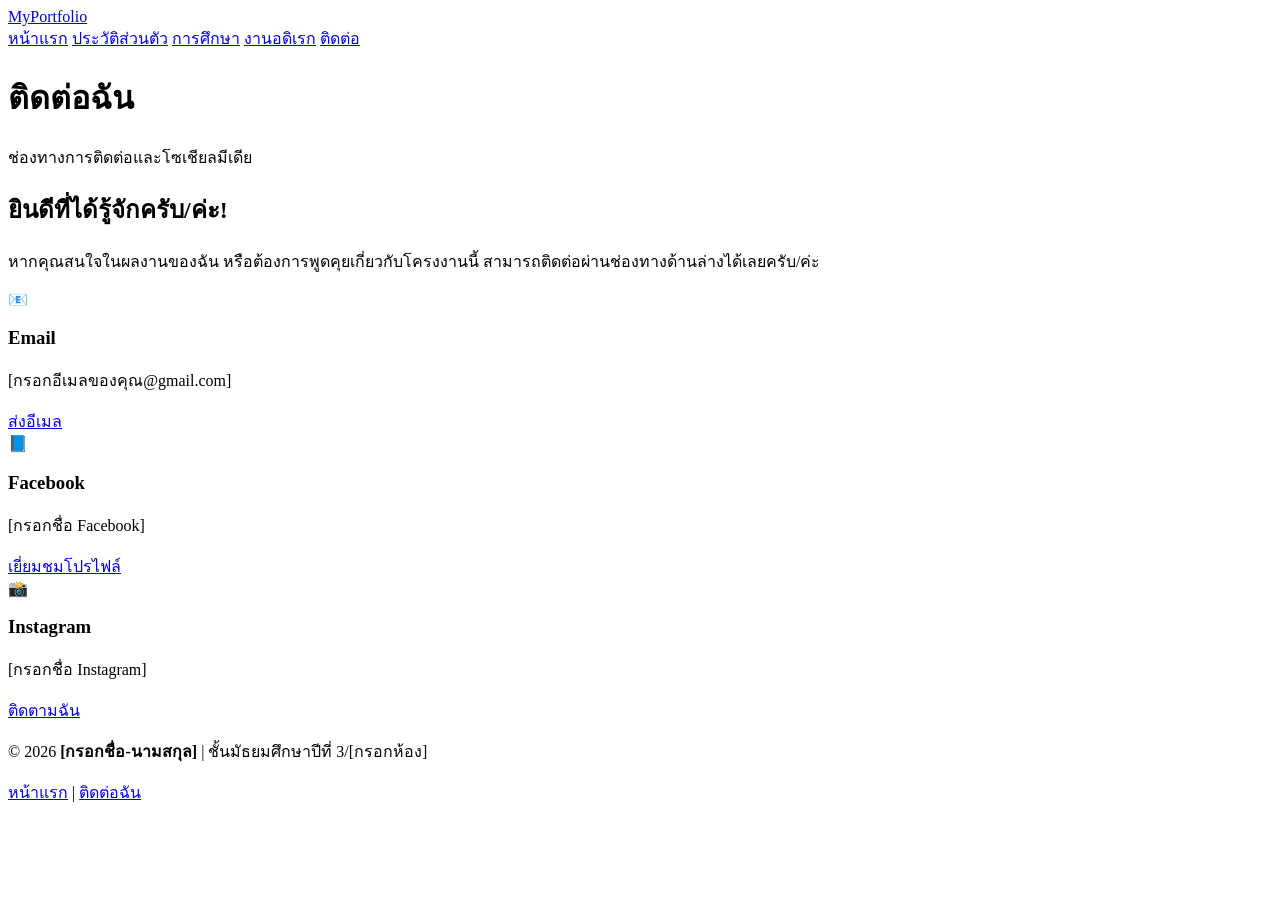
==== contact.html @ e4a1a3af "Create contact.html" ====
<!DOCTYPE html>
<html lang="th">
<head>
    <meta charset="UTF-8">
    <meta name="viewport" content="width=device-width, initial-scale=1.0">
    <title>ติดต่อฉัน | Portfolio ของ [กรอกชื่อ]</title>
    <link href="https://fonts.googleapis.com/css2?family=Kanit:wght@300;400;500;600;700&display=swap" rel="stylesheet">
    <link rel="stylesheet" href="style.css">
</head>
<body>
    <header class="navbar">
        <div class="nav-container">
            <a href="index.html" class="logo">My<span>Portfolio</span></a>
            <nav class="nav-links">
                <a href="index.html">หน้าแรก</a>
                <a href="profile.html">ประวัติส่วนตัว</a>
                <a href="education.html">การศึกษา</a>
                <a href="hobby.html">งานอดิเรก</a>
                <a href="contact.html" class="active">ติดต่อ</a>
            </nav>
        </div>
    </header>

    <main class="container fade-in">
        <div class="page-header">
            <h1>ติดต่อฉัน</h1>
            <p>ช่องทางการติดต่อและโซเชียลมีเดีย</p>
        </div>

        <div class="contact-wrapper">
            <div class="card contact-intro">
                <h2>ยินดีที่ได้รู้จักครับ/ค่ะ!</h2>
                <p>หากคุณสนใจในผลงานของฉัน หรือต้องการพูดคุยเกี่ยวกับโครงงานนี้ สามารถติดต่อผ่านช่องทางด้านล่างได้เลยครับ/ค่ะ</p>
            </div>

            <div class="contact-grid">
                <!-- Email -->
                <div class="card contact-card hover-lift">
                    <div class="contact-icon">📧</div>
                    <h3>Email</h3>
                    <p>[กรอกอีเมลของคุณ@gmail.com]</p>
                    <a href="mailto:your_email@gmail.com" class="btn btn-outline btn-small">ส่งอีเมล</a>
                </div>

                <!-- Facebook / Social -->
                <div class="card contact-card hover-lift">
                    <div class="contact-icon">📘</div>
                    <h3>Facebook</h3>
                    <p>[กรอกชื่อ Facebook]</p>
                    <a href="#" class="btn btn-outline btn-small">เยี่ยมชมโปรไฟล์</a>
                </div>

                <!-- Instagram -->
                <div class="card contact-card hover-lift">
                    <div class="contact-icon">📸</div>
                    <h3>Instagram</h3>
                    <p>[กรอกชื่อ Instagram]</p>
                    <a href="#" class="btn btn-outline btn-small">ติดตามฉัน</a>
                </div>
            </div>
        </div>
    </main>

    <footer>
        <div class="footer-content">
            <p>&copy; 2026 <strong>[กรอกชื่อ-นามสกุล]</strong> | ชั้นมัธยมศึกษาปีที่ 3/[กรอกห้อง]</p>
            <div class="footer-links">
                <a href="index.html">หน้าแรก</a> | <a href="contact.html">ติดต่อฉัน</a>
            </div>
        </div>
    </footer>
</body>
</html>
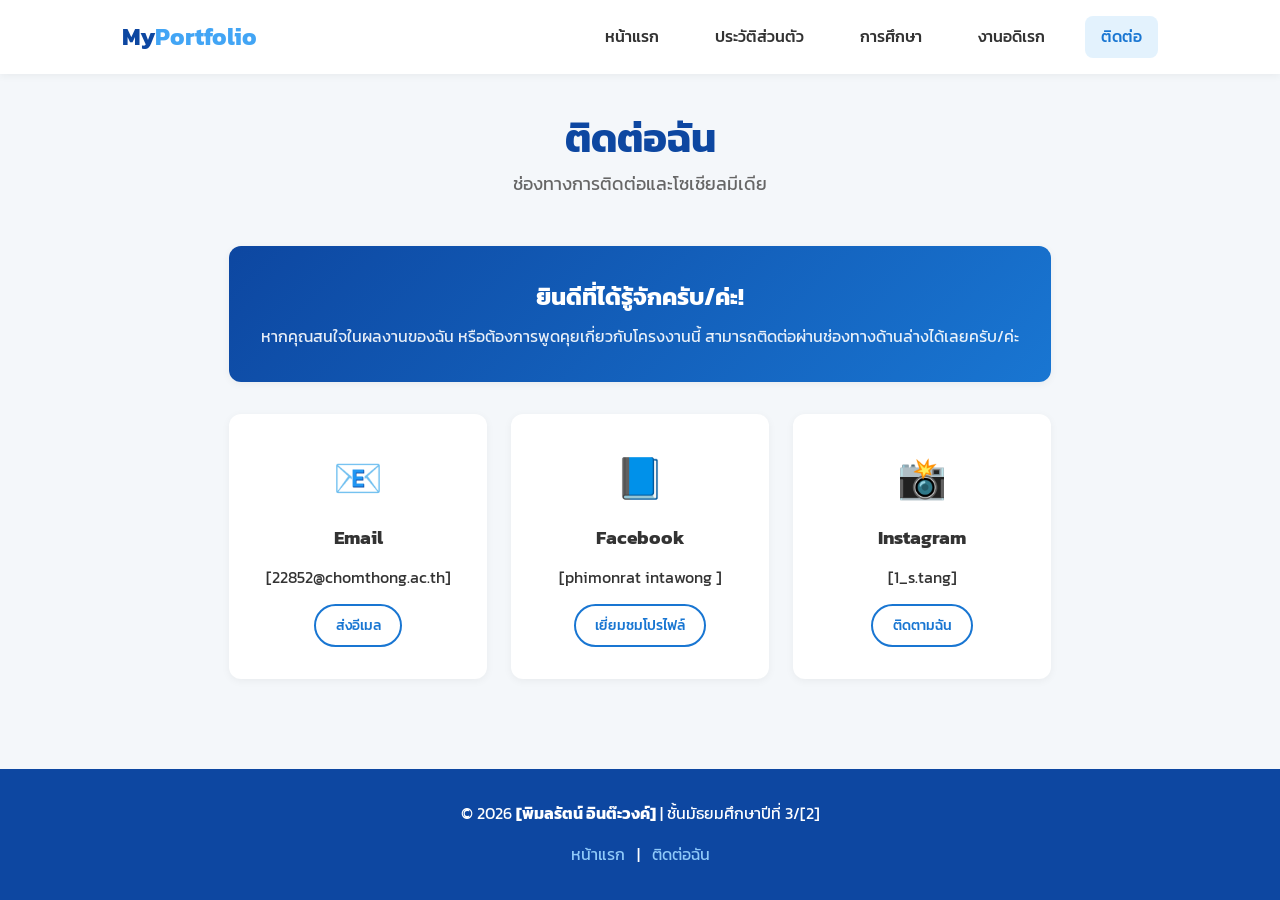
==== commit 8e32ae5d: "Update contact.html" ====
--- a/contact.html
+++ b/contact.html
@@ -3,7 +3,7 @@
 <head>
     <meta charset="UTF-8">
     <meta name="viewport" content="width=device-width, initial-scale=1.0">
-    <title>ติดต่อฉัน | Portfolio ของ [กรอกชื่อ]</title>
+    <title>ติดต่อฉัน | Portfolio ของ [พิมลรัตน์ อินต๊ะวงค์]</title>
     <link href="https://fonts.googleapis.com/css2?family=Kanit:wght@300;400;500;600;700&display=swap" rel="stylesheet">
     <link rel="stylesheet" href="style.css">
 </head>
@@ -38,7 +38,7 @@
                 <div class="card contact-card hover-lift">
                     <div class="contact-icon">📧</div>
                     <h3>Email</h3>
-                    <p>[กรอกอีเมลของคุณ@gmail.com]</p>
+                    <p>[22852@chomthong.ac.th]</p>
                     <a href="mailto:your_email@gmail.com" class="btn btn-outline btn-small">ส่งอีเมล</a>
                 </div>
 
@@ -46,7 +46,7 @@
                 <div class="card contact-card hover-lift">
                     <div class="contact-icon">📘</div>
                     <h3>Facebook</h3>
-                    <p>[กรอกชื่อ Facebook]</p>
+                    <p>[phimonrat intawong ]</p>
                     <a href="#" class="btn btn-outline btn-small">เยี่ยมชมโปรไฟล์</a>
                 </div>
 
@@ -54,7 +54,7 @@
                 <div class="card contact-card hover-lift">
                     <div class="contact-icon">📸</div>
                     <h3>Instagram</h3>
-                    <p>[กรอกชื่อ Instagram]</p>
+                    <p>[1_s.tang]</p>
                     <a href="#" class="btn btn-outline btn-small">ติดตามฉัน</a>
                 </div>
             </div>
@@ -63,7 +63,7 @@
 
     <footer>
         <div class="footer-content">
-            <p>&copy; 2026 <strong>[กรอกชื่อ-นามสกุล]</strong> | ชั้นมัธยมศึกษาปีที่ 3/[กรอกห้อง]</p>
+            <p>&copy; 2026 <strong>[พิมลรัตน์ อินต๊ะวงค์]</strong> | ชั้นมัธยมศึกษาปีที่ 3/[2]</p>
             <div class="footer-links">
                 <a href="index.html">หน้าแรก</a> | <a href="contact.html">ติดต่อฉัน</a>
             </div>
--- a/style.css
+++ b/style.css
@@ -0,0 +1,506 @@
+/* ==========================================
+   CSS Variables (กำหนดสีและค่าเริ่มต้น)
+========================================== */
+:root {
+    --primary-color: #1976D2;
+    --primary-dark: #0D47A1;
+    --primary-light: #42A5F5;
+    --bg-color: #F4F7FA;
+    --card-bg: #FFFFFF;
+    --text-main: #333333;
+    --text-muted: #666666;
+    --gradient: linear-gradient(135deg, #0D47A1, #1976D2);
+    --shadow-sm: 0 2px 8px rgba(0,0,0,0.05);
+    --shadow-md: 0 8px 16px rgba(25, 118, 210, 0.1);
+    --shadow-hover: 0 12px 24px rgba(25, 118, 210, 0.2);
+    --border-radius: 12px;
+    --transition: all 0.3s ease;
+}
+
+/* ==========================================
+   Global Styles
+========================================== */
+* {
+    margin: 0;
+    padding: 0;
+    box-sizing: border-box;
+}
+
+body {
+    font-family: 'Kanit', sans-serif;
+    background-color: var(--bg-color);
+    color: var(--text-main);
+    line-height: 1.6;
+    display: flex;
+    flex-direction: column;
+    min-height: 100vh;
+}
+
+a {
+    text-decoration: none;
+    color: var(--primary-color);
+    transition: var(--transition);
+}
+
+.container {
+    max-width: 1100px;
+    margin: 0 auto;
+    padding: 2rem;
+    flex: 1; /* เพื่อให้เนื้อหาดัน Footer ลงไปด้านล่างเสมอ */
+}
+
+/* ==========================================
+   Navigation Bar
+========================================== */
+.navbar {
+    background-color: rgba(255, 255, 255, 0.95);
+    backdrop-filter: blur(10px);
+    box-shadow: var(--shadow-sm);
+    position: sticky;
+    top: 0;
+    z-index: 1000;
+}
+
+.nav-container {
+    max-width: 1100px;
+    margin: 0 auto;
+    padding: 1rem 2rem;
+    display: flex;
+    justify-content: space-between;
+    align-items: center;
+    flex-wrap: wrap; /* รองรับมือถือ */
+    gap: 1rem;
+}
+
+.logo {
+    font-size: 1.5rem;
+    font-weight: 700;
+    color: var(--primary-dark);
+}
+
+.logo span {
+    color: var(--primary-light);
+}
+
+.nav-links {
+    display: flex;
+    gap: 1.5rem;
+    flex-wrap: wrap;
+    justify-content: center;
+}
+
+.nav-links a {
+    color: var(--text-main);
+    font-weight: 500;
+    padding: 0.5rem 1rem;
+    border-radius: 8px;
+}
+
+.nav-links a:hover,
+.nav-links a.active {
+    background-color: #E3F2FD;
+    color: var(--primary-color);
+}
+
+/* ==========================================
+   Hero Section (หน้าแรก)
+========================================== */
+.hero-section {
+    display: flex;
+    align-items: center;
+    justify-content: space-between;
+    gap: 3rem;
+    min-height: 70vh;
+}
+
+.hero-text {
+    flex: 1;
+}
+
+.badge {
+    display: inline-block;
+    background-color: #E3F2FD;
+    color: var(--primary-dark);
+    padding: 0.4rem 1rem;
+    border-radius: 20px;
+    font-weight: 500;
+    margin-bottom: 1rem;
+}
+
+.hero-text h1 {
+    font-size: 3rem;
+    line-height: 1.2;
+    margin-bottom: 0.5rem;
+}
+
+.highlight {
+    background: var(--gradient);
+    -webkit-background-clip: text;
+    -webkit-text-fill-color: transparent;
+}
+
+.hero-text h2 {
+    font-size: 1.5rem;
+    color: var(--text-muted);
+    font-weight: 400;
+    margin-bottom: 1.5rem;
+}
+
+.hero-text p {
+    font-size: 1.1rem;
+    color: var(--text-muted);
+    margin-bottom: 2rem;
+}
+
+.hero-buttons {
+    display: flex;
+    gap: 1rem;
+    flex-wrap: wrap;
+}
+
+.hero-image {
+    flex: 1;
+    display: flex;
+    justify-content: center;
+}
+
+.image-wrapper {
+    position: relative;
+    border-radius: 30% 70% 70% 30% / 30% 30% 70% 70%; /* Blob Shape */
+    overflow: hidden;
+    box-shadow: var(--shadow-md);
+    border: 8px solid white;
+    width: 350px;
+    height: 350px;
+    transition: var(--transition);
+}
+
+.image-wrapper:hover {
+    transform: scale(1.05);
+    border-radius: 50%;
+}
+
+.image-wrapper img {
+    width: 100%;
+    height: 100%;
+    object-fit: cover;
+}
+
+/* ==========================================
+   Buttons
+========================================== */
+.btn {
+    display: inline-block;
+    padding: 0.8rem 1.8rem;
+    border-radius: 30px;
+    font-weight: 500;
+    text-align: center;
+    border: 2px solid transparent;
+}
+
+.btn-primary {
+    background: var(--gradient);
+    color: white;
+    box-shadow: var(--shadow-md);
+}
+
+.btn-primary:hover {
+    transform: translateY(-3px);
+    box-shadow: var(--shadow-hover);
+    color: white;
+}
+
+.btn-outline {
+    border-color: var(--primary-color);
+    color: var(--primary-color);
+}
+
+.btn-outline:hover {
+    background-color: var(--primary-color);
+    color: white;
+}
+
+.btn-small {
+    padding: 0.5rem 1.2rem;
+    font-size: 0.9rem;
+}
+
+/* ==========================================
+   Card Design & Utilities
+========================================== */
+.card {
+    background-color: var(--card-bg);
+    border-radius: var(--border-radius);
+    padding: 2rem;
+    box-shadow: var(--shadow-sm);
+    transition: var(--transition);
+}
+
+.hover-lift:hover {
+    transform: translateY(-8px);
+    box-shadow: var(--shadow-hover);
+}
+
+.page-header {
+    text-align: center;
+    margin-bottom: 3rem;
+}
+
+.page-header h1 {
+    font-size: 2.5rem;
+    color: var(--primary-dark);
+}
+
+.page-header p {
+    color: var(--text-muted);
+    font-size: 1.1rem;
+}
+
+/* ==========================================
+   Profile Layout
+========================================== */
+.profile-layout {
+    display: grid;
+    grid-template-columns: 1fr 2fr;
+    gap: 2rem;
+}
+
+.profile-sidebar {
+    text-align: center;
+}
+
+.profile-img {
+    width: 180px;
+    height: 180px;
+    border-radius: 50%;
+    object-fit: cover;
+    margin-bottom: 1rem;
+    border: 5px solid #E3F2FD;
+}
+
+.info-box {
+    margin-bottom: 2rem;
+}
+
+.info-grid {
+    display: grid;
+    grid-template-columns: repeat(auto-fit, minmax(180px, 1fr));
+    gap: 1.5rem;
+}
+
+.mini-card {
+    text-align: center;
+    padding: 1.5rem 1rem;
+}
+
+.mini-card .icon {
+    font-size: 2rem;
+    display: block;
+    margin-bottom: 0.5rem;
+}
+
+/* ==========================================
+   Education (Timeline & Table)
+========================================== */
+.timeline {
+    max-width: 800px;
+    margin: 0 auto 3rem auto;
+    border-left: 3px solid var(--primary-light);
+    padding-left: 2rem;
+}
+
+.timeline-item {
+    position: relative;
+    margin-bottom: 2rem;
+}
+
+.timeline-dot {
+    position: absolute;
+    left: -2.7rem;
+    top: 1.5rem;
+    width: 20px;
+    height: 20px;
+    background-color: white;
+    border: 4px solid var(--primary-color);
+    border-radius: 50%;
+}
+
+.timeline-date {
+    display: inline-block;
+    background-color: #E3F2FD;
+    color: var(--primary-dark);
+    padding: 0.3rem 0.8rem;
+    border-radius: 20px;
+    font-size: 0.9rem;
+    font-weight: 500;
+    margin-bottom: 0.5rem;
+}
+
+.table-responsive {
+    overflow-x: auto;
+}
+
+table {
+    width: 100%;
+    border-collapse: collapse;
+    margin-top: 1rem;
+}
+
+th, td {
+    padding: 1rem;
+    text-align: left;
+    border-bottom: 1px solid #E3F2FD;
+}
+
+th {
+    background-color: #E3F2FD;
+    color: var(--primary-dark);
+}
+
+tr:hover {
+    background-color: #F8FBFF;
+}
+
+/* ==========================================
+   Hobby Grid
+========================================== */
+.hobby-grid {
+    display: grid;
+    grid-template-columns: repeat(auto-fit, minmax(280px, 1fr));
+    gap: 2rem;
+}
+
+.hobby-card {
+    text-align: center;
+    cursor: default;
+}
+
+.hobby-card:hover {
+    transform: translateY(-10px);
+    box-shadow: var(--shadow-hover);
+    border-bottom: 4px solid var(--primary-color);
+}
+
+.hobby-icon {
+    font-size: 3rem;
+    margin-bottom: 1rem;
+}
+
+/* ==========================================
+   Contact Section
+========================================== */
+.contact-wrapper {
+    max-width: 900px;
+    margin: 0 auto;
+}
+
+.contact-intro {
+    text-align: center;
+    margin-bottom: 2rem;
+    background: var(--gradient);
+    color: white;
+}
+
+.contact-intro p {
+    color: rgba(255,255,255,0.9);
+    margin-top: 0.5rem;
+}
+
+.contact-grid {
+    display: grid;
+    grid-template-columns: repeat(auto-fit, minmax(250px, 1fr));
+    gap: 1.5rem;
+}
+
+.contact-card {
+    text-align: center;
+    display: flex;
+    flex-direction: column;
+    align-items: center;
+    gap: 0.8rem;
+}
+
+.contact-icon {
+    font-size: 2.5rem;
+}
+
+/* ==========================================
+   Footer
+========================================== */
+footer {
+    background-color: var(--primary-dark);
+    color: white;
+    padding: 2rem;
+    text-align: center;
+    margin-top: auto;
+}
+
+.footer-content {
+    max-width: 1100px;
+    margin: 0 auto;
+}
+
+.footer-links {
+    margin-top: 1rem;
+}
+
+.footer-links a {
+    color: #90CAF9;
+    margin: 0 0.5rem;
+}
+
+.footer-links a:hover {
+    color: white;
+}
+
+/* ==========================================
+   Animations
+========================================== */
+.fade-in {
+    animation: fadeIn 0.8s ease-out forwards;
+}
+
+@keyframes fadeIn {
+    from {
+        opacity: 0;
+        transform: translateY(20px);
+    }
+    to {
+        opacity: 1;
+        transform: translateY(0);
+    }
+}
+
+/* ==========================================
+   Responsive Design (Media Queries)
+========================================== */
+@media (max-width: 768px) {
+    .hero-section {
+        flex-direction: column-reverse;
+        text-align: center;
+        margin-top: 2rem;
+    }
+
+    .hero-buttons {
+        justify-content: center;
+    }
+
+    .profile-layout {
+        grid-template-columns: 1fr;
+    }
+    
+    .nav-links {
+        justify-content: center;
+        width: 100%;
+        gap: 0.5rem;
+    }
+
+    .nav-links a {
+        font-size: 0.9rem;
+        padding: 0.4rem 0.8rem;
+    }
+
+    .page-header h1 {
+        font-size: 2rem;
+    }
+}
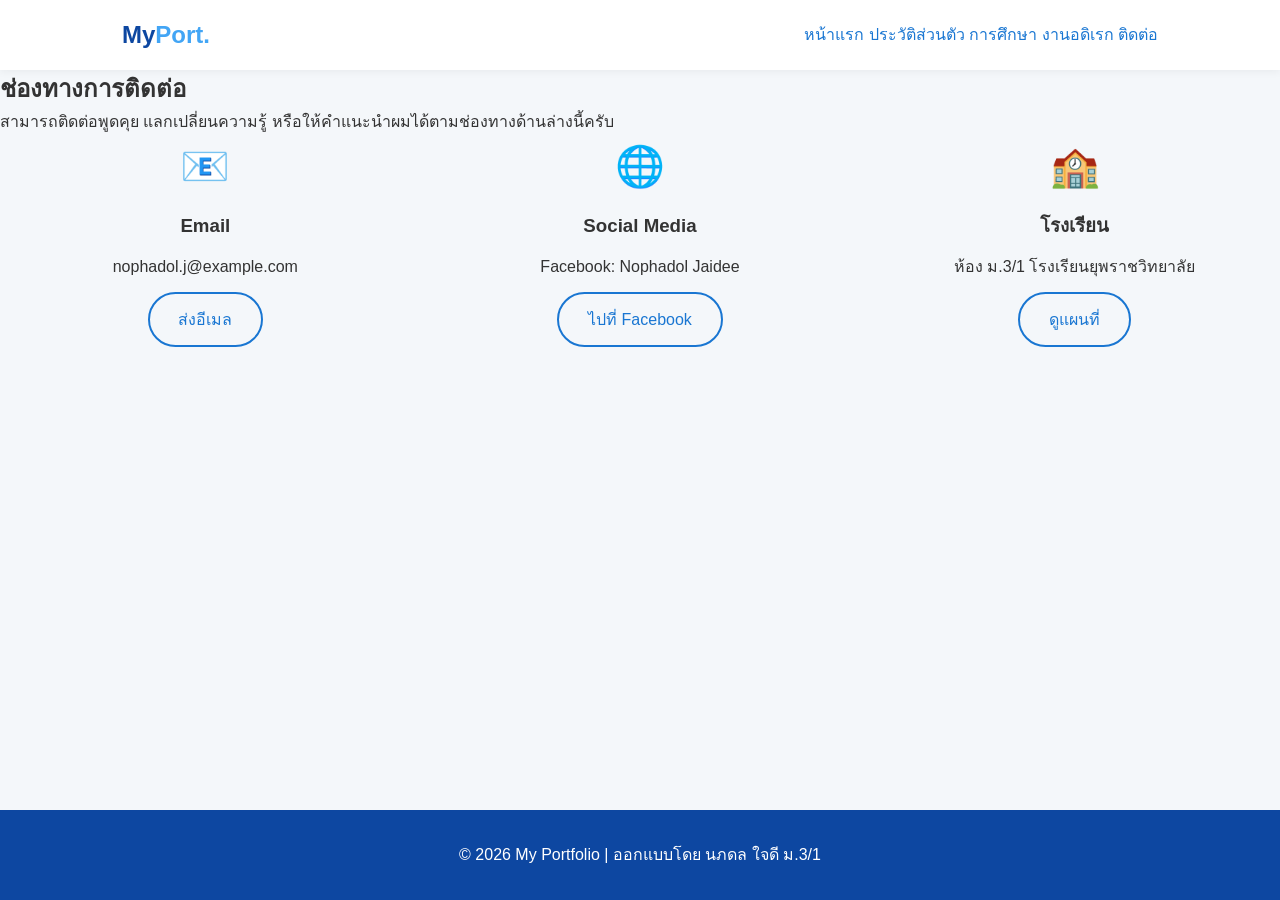
==== commit 90903282: "Update contact.html" ====
--- a/contact.html
+++ b/contact.html
@@ -3,15 +3,15 @@
 <head>
     <meta charset="UTF-8">
     <meta name="viewport" content="width=device-width, initial-scale=1.0">
-    <title>ติดต่อฉัน | Portfolio ของ [พิมลรัตน์ อินต๊ะวงค์]</title>
-    <link href="https://fonts.googleapis.com/css2?family=Kanit:wght@300;400;500;600;700&display=swap" rel="stylesheet">
+    <title>ติดต่อ | Student Portfolio</title>
+    <link href="https://fonts.googleapis.com/css2?family=Prompt:wght@300;400;600&display=swap" rel="stylesheet">
     <link rel="stylesheet" href="style.css">
 </head>
 <body>
     <header class="navbar">
         <div class="nav-container">
-            <a href="index.html" class="logo">My<span>Portfolio</span></a>
-            <nav class="nav-links">
+            <div class="logo">My<span>Port.</span></div>
+            <nav>
                 <a href="index.html">หน้าแรก</a>
                 <a href="profile.html">ประวัติส่วนตัว</a>
                 <a href="education.html">การศึกษา</a>
@@ -21,53 +21,38 @@
         </div>
     </header>
 
-    <main class="container fade-in">
-        <div class="page-header">
-            <h1>ติดต่อฉัน</h1>
-            <p>ช่องทางการติดต่อและโซเชียลมีเดีย</p>
+    <main class="page-container fade-in">
+        <div class="section-header">
+            <h2>ช่องทางการติดต่อ</h2>
+            <div class="underline"></div>
+            <p class="contact-subtitle">สามารถติดต่อพูดคุย แลกเปลี่ยนความรู้ หรือให้คำแนะนำผมได้ตามช่องทางด้านล่างนี้ครับ</p>
         </div>
 
-        <div class="contact-wrapper">
-            <div class="card contact-intro">
-                <h2>ยินดีที่ได้รู้จักครับ/ค่ะ!</h2>
-                <p>หากคุณสนใจในผลงานของฉัน หรือต้องการพูดคุยเกี่ยวกับโครงงานนี้ สามารถติดต่อผ่านช่องทางด้านล่างได้เลยครับ/ค่ะ</p>
+        <div class="contact-grid">
+            <div class="contact-card">
+                <div class="contact-icon">📧</div>
+                <h3>Email</h3>
+                <p>nophadol.j@example.com</p>
+                <a href="mailto:nophadol.j@example.com" class="btn btn-outline">ส่งอีเมล</a>
             </div>
-
-            <div class="contact-grid">
-                <!-- Email -->
-                <div class="card contact-card hover-lift">
-                    <div class="contact-icon">📧</div>
-                    <h3>Email</h3>
-                    <p>[22852@chomthong.ac.th]</p>
-                    <a href="mailto:your_email@gmail.com" class="btn btn-outline btn-small">ส่งอีเมล</a>
-                </div>
-
-                <!-- Facebook / Social -->
-                <div class="card contact-card hover-lift">
-                    <div class="contact-icon">📘</div>
-                    <h3>Facebook</h3>
-                    <p>[phimonrat intawong ]</p>
-                    <a href="#" class="btn btn-outline btn-small">เยี่ยมชมโปรไฟล์</a>
-                </div>
-
-                <!-- Instagram -->
-                <div class="card contact-card hover-lift">
-                    <div class="contact-icon">📸</div>
-                    <h3>Instagram</h3>
-                    <p>[1_s.tang]</p>
-                    <a href="#" class="btn btn-outline btn-small">ติดตามฉัน</a>
-                </div>
+            <div class="contact-card">
+                <div class="contact-icon">🌐</div>
+                <h3>Social Media</h3>
+                <p>Facebook: Nophadol Jaidee</p>
+                <a href="#" class="btn btn-outline">ไปที่ Facebook</a>
+            </div>
+            <div class="contact-card">
+                <div class="contact-icon">🏫</div>
+                <h3>โรงเรียน</h3>
+                <p>ห้อง ม.3/1 โรงเรียนยุพราชวิทยาลัย</p>
+                <a href="#" class="btn btn-outline">ดูแผนที่</a>
             </div>
         </div>
     </main>
 
     <footer>
-        <div class="footer-content">
-            <p>&copy; 2026 <strong>[พิมลรัตน์ อินต๊ะวงค์]</strong> | ชั้นมัธยมศึกษาปีที่ 3/[2]</p>
-            <div class="footer-links">
-                <a href="index.html">หน้าแรก</a> | <a href="contact.html">ติดต่อฉัน</a>
-            </div>
-        </div>
+        <p>&copy; 2026 My Portfolio | ออกแบบโดย นภดล ใจดี ม.3/1</p>
     </footer>
 </body>
+</html></body>
 </html>
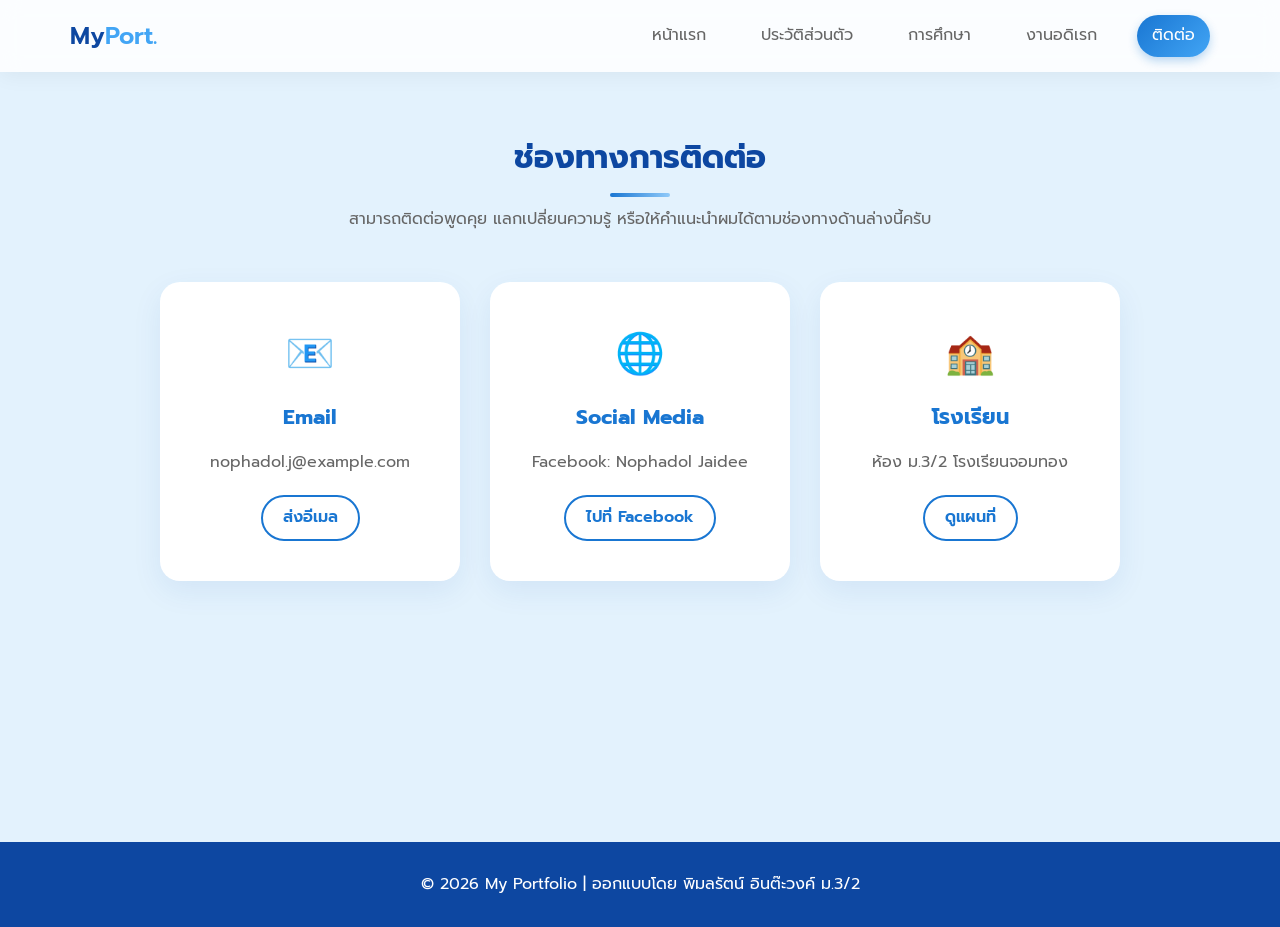
==== commit c05ca414: "Update contact.html" ====
--- a/contact.html
+++ b/contact.html
@@ -44,14 +44,14 @@
             <div class="contact-card">
                 <div class="contact-icon">🏫</div>
                 <h3>โรงเรียน</h3>
-                <p>ห้อง ม.3/1 โรงเรียนยุพราชวิทยาลัย</p>
+                <p>ห้อง ม.3/2 โรงเรียนจอมทอง</p>
                 <a href="#" class="btn btn-outline">ดูแผนที่</a>
             </div>
         </div>
     </main>
 
     <footer>
-        <p>&copy; 2026 My Portfolio | ออกแบบโดย นภดล ใจดี ม.3/1</p>
+        <p>&copy; 2026 My Portfolio | ออกแบบโดย พิมลรัตน์ อินต๊ะวงค์ ม.3/2</p>
     </footer>
 </body>
 </html></body>
--- a/style.css
+++ b/style.css
@@ -1,25 +1,25 @@
-/* ==========================================
-   CSS Variables (กำหนดสีและค่าเริ่มต้น)
-========================================== */
+/* ========================================================
+   CSS Variables (เฉดสีฟ้าและตั้งค่าพื้นฐาน)
+   ======================================================== */
 :root {
-    --primary-color: #1976D2;
-    --primary-dark: #0D47A1;
-    --primary-light: #42A5F5;
-    --bg-color: #F4F7FA;
-    --card-bg: #FFFFFF;
-    --text-main: #333333;
-    --text-muted: #666666;
-    --gradient: linear-gradient(135deg, #0D47A1, #1976D2);
-    --shadow-sm: 0 2px 8px rgba(0,0,0,0.05);
-    --shadow-md: 0 8px 16px rgba(25, 118, 210, 0.1);
-    --shadow-hover: 0 12px 24px rgba(25, 118, 210, 0.2);
-    --border-radius: 12px;
+    --color-dark: #0D47A1;
+    --color-primary: #1976D2;
+    --color-secondary: #42A5F5;
+    --color-light: #90CAF9;
+    --color-bg-light: #E3F2FD;
+    --color-white: #FFFFFF;
+    --color-text: #333333;
+    --color-text-light: #666666;
+    
+    --font-main: 'Prompt', sans-serif;
+    --border-radius: 20px;
+    --box-shadow: 0 10px 30px rgba(13, 71, 161, 0.08);
     --transition: all 0.3s ease;
 }
 
-/* ==========================================
-   Global Styles
-========================================== */
+/* ========================================================
+   Reset & Global Styles
+   ======================================================== */
 * {
     margin: 0;
     padding: 0;
@@ -27,480 +27,530 @@
 }
 
 body {
-    font-family: 'Kanit', sans-serif;
-    background-color: var(--bg-color);
-    color: var(--text-main);
+    font-family: var(--font-main);
+    background-color: var(--color-bg-light);
+    color: var(--color-text);
     line-height: 1.6;
-    display: flex;
-    flex-direction: column;
-    min-height: 100vh;
+    overflow-x: hidden;
+}
+
+img {
+    max-width: 100%;
+    height: auto;
+    display: block;
 }
 
 a {
     text-decoration: none;
-    color: var(--primary-color);
-    transition: var(--transition);
-}
-
-.container {
-    max-width: 1100px;
-    margin: 0 auto;
-    padding: 2rem;
-    flex: 1; /* เพื่อให้เนื้อหาดัน Footer ลงไปด้านล่างเสมอ */
-}
-
-/* ==========================================
-   Navigation Bar
-========================================== */
+    color: inherit;
+}
+
+ul {
+    list-style: none;
+}
+
+.mt-20 { margin-top: 20px; }
+
+/* ========================================================
+   Typography
+   ======================================================== */
+h1 { font-size: 2.5rem; color: var(--color-dark); margin-bottom: 10px; }
+h1 span { color: var(--color-primary); }
+h2 { font-size: 2rem; color: var(--color-dark); text-align: center; }
+h3 { font-size: 1.3rem; color: var(--color-primary); margin-bottom: 10px; }
+h4 { font-size: 1.1rem; color: var(--color-text); }
+
+/* ========================================================
+   Navigation Bar (Sticky & Glassmorphism)
+   ======================================================== */
 .navbar {
-    background-color: rgba(255, 255, 255, 0.95);
-    backdrop-filter: blur(10px);
-    box-shadow: var(--shadow-sm);
     position: sticky;
     top: 0;
+    width: 100%;
+    background: rgba(255, 255, 255, 0.85);
+    backdrop-filter: blur(10px);
+    box-shadow: 0 4px 20px rgba(0, 0, 0, 0.05);
     z-index: 1000;
 }
 
 .nav-container {
-    max-width: 1100px;
+    max-width: 1200px;
     margin: 0 auto;
-    padding: 1rem 2rem;
+    padding: 15px 30px;
     display: flex;
     justify-content: space-between;
     align-items: center;
-    flex-wrap: wrap; /* รองรับมือถือ */
-    gap: 1rem;
 }
 
 .logo {
     font-size: 1.5rem;
-    font-weight: 700;
-    color: var(--primary-dark);
+    font-weight: 600;
+    color: var(--color-dark);
 }
 
 .logo span {
-    color: var(--primary-light);
-}
-
-.nav-links {
+    color: var(--color-secondary);
+}
+
+nav {
     display: flex;
-    gap: 1.5rem;
-    flex-wrap: wrap;
-    justify-content: center;
-}
-
-.nav-links a {
-    color: var(--text-main);
-    font-weight: 500;
-    padding: 0.5rem 1rem;
-    border-radius: 8px;
-}
-
-.nav-links a:hover,
-.nav-links a.active {
-    background-color: #E3F2FD;
-    color: var(--primary-color);
-}
-
-/* ==========================================
+    gap: 25px;
+}
+
+nav a {
+    font-weight: 400;
+    color: var(--color-text-light);
+    transition: var(--transition);
+    padding: 8px 15px;
+    border-radius: 30px;
+}
+
+nav a:hover, nav a.active {
+    color: var(--color-white);
+    background: linear-gradient(135deg, var(--color-primary), var(--color-secondary));
+    box-shadow: 0 4px 10px rgba(25, 118, 210, 0.3);
+}
+
+/* ========================================================
+   Buttons
+   ======================================================== */
+.btn {
+    display: inline-block;
+    padding: 12px 28px;
+    border-radius: 30px;
+    font-weight: 600;
+    text-align: center;
+    transition: var(--transition);
+    cursor: pointer;
+    border: none;
+}
+
+.btn-primary {
+    background: linear-gradient(135deg, var(--color-primary), var(--color-secondary));
+    color: var(--color-white);
+    box-shadow: 0 8px 15px rgba(25, 118, 210, 0.3);
+}
+
+.btn-primary:hover {
+    transform: translateY(-3px);
+    box-shadow: 0 12px 20px rgba(25, 118, 210, 0.4);
+}
+
+.btn-secondary {
+    background: var(--color-white);
+    color: var(--color-primary);
+    box-shadow: 0 8px 15px rgba(0, 0, 0, 0.05);
+}
+
+.btn-secondary:hover {
+    transform: translateY(-3px);
+    background: var(--color-light);
+    color: var(--color-dark);
+}
+
+.btn-outline {
+    background: transparent;
+    border: 2px solid var(--color-primary);
+    color: var(--color-primary);
+    padding: 8px 20px;
+}
+
+.btn-outline:hover {
+    background: var(--color-primary);
+    color: var(--color-white);
+}
+
+/* ========================================================
+   Layout Components
+   ======================================================== */
+.page-container {
+    max-width: 1000px;
+    margin: 60px auto;
+    padding: 0 20px;
+    min-height: calc(100vh - 250px);
+}
+
+.section-header {
+    text-align: center;
+    margin-bottom: 50px;
+}
+
+.underline {
+    width: 60px;
+    height: 4px;
+    background: linear-gradient(90deg, var(--color-primary), var(--color-light));
+    margin: 10px auto;
+    border-radius: 5px;
+}
+
+/* ========================================================
    Hero Section (หน้าแรก)
-========================================== */
+   ======================================================== */
 .hero-section {
+    max-width: 1200px;
+    margin: 0 auto;
+    padding: 80px 30px;
+    min-height: calc(100vh - 150px);
+    display: flex;
+    align-items: center;
+}
+
+.hero-container {
     display: flex;
     align-items: center;
     justify-content: space-between;
-    gap: 3rem;
-    min-height: 70vh;
-}
-
-.hero-text {
+    width: 100%;
+    gap: 50px;
+}
+
+.hero-content {
     flex: 1;
 }
 
-.badge {
-    display: inline-block;
-    background-color: #E3F2FD;
-    color: var(--primary-dark);
-    padding: 0.4rem 1rem;
-    border-radius: 20px;
-    font-weight: 500;
-    margin-bottom: 1rem;
-}
-
-.hero-text h1 {
-    font-size: 3rem;
-    line-height: 1.2;
-    margin-bottom: 0.5rem;
-}
-
-.highlight {
-    background: var(--gradient);
-    -webkit-background-clip: text;
-    -webkit-text-fill-color: transparent;
-}
-
-.hero-text h2 {
-    font-size: 1.5rem;
-    color: var(--text-muted);
-    font-weight: 400;
-    margin-bottom: 1.5rem;
-}
-
-.hero-text p {
+.subtitle {
+    color: var(--color-primary);
+    font-weight: 600;
+    margin-bottom: 10px;
     font-size: 1.1rem;
-    color: var(--text-muted);
-    margin-bottom: 2rem;
+}
+
+.description {
+    color: var(--color-text-light);
+    margin-bottom: 30px;
+    font-size: 1.1rem;
+    max-width: 500px;
 }
 
 .hero-buttons {
     display: flex;
-    gap: 1rem;
-    flex-wrap: wrap;
+    gap: 15px;
 }
 
 .hero-image {
     flex: 1;
     display: flex;
     justify-content: center;
+    position: relative;
 }
 
 .image-wrapper {
     position: relative;
-    border-radius: 30% 70% 70% 30% / 30% 30% 70% 70%; /* Blob Shape */
-    overflow: hidden;
-    box-shadow: var(--shadow-md);
-    border: 8px solid white;
     width: 350px;
     height: 350px;
-    transition: var(--transition);
-}
-
-.image-wrapper:hover {
-    transform: scale(1.05);
+}
+
+.image-wrapper img {
     border-radius: 50%;
-}
-
-.image-wrapper img {
+    border: 8px solid var(--color-white);
+    box-shadow: var(--box-shadow);
+    position: relative;
+    z-index: 2;
+    object-fit: cover;
     width: 100%;
     height: 100%;
-    object-fit: cover;
-}
-
-/* ==========================================
-   Buttons
-========================================== */
-.btn {
-    display: inline-block;
-    padding: 0.8rem 1.8rem;
-    border-radius: 30px;
-    font-weight: 500;
-    text-align: center;
-    border: 2px solid transparent;
-}
-
-.btn-primary {
-    background: var(--gradient);
-    color: white;
-    box-shadow: var(--shadow-md);
-}
-
-.btn-primary:hover {
-    transform: translateY(-3px);
-    box-shadow: var(--shadow-hover);
-    color: white;
-}
-
-.btn-outline {
-    border-color: var(--primary-color);
-    color: var(--primary-color);
-}
-
-.btn-outline:hover {
-    background-color: var(--primary-color);
-    color: white;
-}
-
-.btn-small {
-    padding: 0.5rem 1.2rem;
-    font-size: 0.9rem;
-}
-
-/* ==========================================
-   Card Design & Utilities
-========================================== */
-.card {
-    background-color: var(--card-bg);
-    border-radius: var(--border-radius);
-    padding: 2rem;
-    box-shadow: var(--shadow-sm);
-    transition: var(--transition);
-}
-
-.hover-lift:hover {
-    transform: translateY(-8px);
-    box-shadow: var(--shadow-hover);
-}
-
-.page-header {
-    text-align: center;
-    margin-bottom: 3rem;
-}
-
-.page-header h1 {
-    font-size: 2.5rem;
-    color: var(--primary-dark);
-}
-
-.page-header p {
-    color: var(--text-muted);
-    font-size: 1.1rem;
-}
-
-/* ==========================================
-   Profile Layout
-========================================== */
-.profile-layout {
+}
+
+.circle-decoration {
+    position: absolute;
+    width: 100%;
+    height: 100%;
+    background: linear-gradient(135deg, var(--color-light), var(--color-bg-light));
+    border-radius: 50%;
+    top: 20px;
+    right: 20px;
+    z-index: 1;
+}
+
+/* ========================================================
+   Profile Section (ประวัติส่วนตัว)
+   ======================================================== */
+.profile-grid {
     display: grid;
     grid-template-columns: 1fr 2fr;
-    gap: 2rem;
-}
-
-.profile-sidebar {
-    text-align: center;
-}
-
-.profile-img {
-    width: 180px;
-    height: 180px;
+    gap: 40px;
+}
+
+.profile-card {
+    background: var(--color-white);
+    padding: 30px;
+    border-radius: var(--border-radius);
+    text-align: center;
+    box-shadow: var(--box-shadow);
+}
+
+.profile-card img {
+    width: 200px;
+    height: 200px;
     border-radius: 50%;
+    margin: 0 auto 20px;
+    border: 5px solid var(--color-bg-light);
     object-fit: cover;
-    margin-bottom: 1rem;
-    border: 5px solid #E3F2FD;
-}
-
-.info-box {
-    margin-bottom: 2rem;
-}
-
-.info-grid {
-    display: grid;
-    grid-template-columns: repeat(auto-fit, minmax(180px, 1fr));
-    gap: 1.5rem;
-}
-
-.mini-card {
-    text-align: center;
-    padding: 1.5rem 1rem;
-}
-
-.mini-card .icon {
-    font-size: 2rem;
-    display: block;
-    margin-bottom: 0.5rem;
-}
-
-/* ==========================================
-   Education (Timeline & Table)
-========================================== */
+}
+
+.tag {
+    display: inline-block;
+    background: var(--color-bg-light);
+    color: var(--color-primary);
+    padding: 5px 15px;
+    border-radius: 20px;
+    font-size: 0.9rem;
+    margin-top: 10px;
+}
+
+.info-card {
+    background: var(--color-white);
+    padding: 30px;
+    border-radius: var(--border-radius);
+    box-shadow: var(--box-shadow);
+}
+
+.info-list li {
+    margin-bottom: 15px;
+    padding-bottom: 10px;
+    border-bottom: 1px dashed var(--color-light);
+}
+
+.info-list li:last-child {
+    border-bottom: none;
+}
+
+/* ========================================================
+   Education Section (การศึกษา - Timeline)
+   ======================================================== */
 .timeline {
+    position: relative;
     max-width: 800px;
-    margin: 0 auto 3rem auto;
-    border-left: 3px solid var(--primary-light);
-    padding-left: 2rem;
+    margin: 0 auto 50px;
+    padding-left: 30px;
+}
+
+.timeline::before {
+    content: '';
+    position: absolute;
+    left: 0;
+    top: 0;
+    height: 100%;
+    width: 4px;
+    background: var(--color-light);
+    border-radius: 2px;
 }
 
 .timeline-item {
     position: relative;
-    margin-bottom: 2rem;
+    margin-bottom: 40px;
 }
 
 .timeline-dot {
     position: absolute;
-    left: -2.7rem;
-    top: 1.5rem;
-    width: 20px;
-    height: 20px;
-    background-color: white;
-    border: 4px solid var(--primary-color);
+    left: -39px;
+    top: 0;
+    width: 22px;
+    height: 22px;
+    background: var(--color-primary);
+    border: 4px solid var(--color-bg-light);
     border-radius: 50%;
-}
-
-.timeline-date {
-    display: inline-block;
-    background-color: #E3F2FD;
-    color: var(--primary-dark);
-    padding: 0.3rem 0.8rem;
-    border-radius: 20px;
-    font-size: 0.9rem;
-    font-weight: 500;
-    margin-bottom: 0.5rem;
-}
-
-.table-responsive {
-    overflow-x: auto;
-}
-
-table {
-    width: 100%;
-    border-collapse: collapse;
-    margin-top: 1rem;
-}
-
-th, td {
-    padding: 1rem;
-    text-align: left;
-    border-bottom: 1px solid #E3F2FD;
-}
-
-th {
-    background-color: #E3F2FD;
-    color: var(--primary-dark);
-}
-
-tr:hover {
-    background-color: #F8FBFF;
-}
-
-/* ==========================================
-   Hobby Grid
-========================================== */
+    box-shadow: 0 0 0 4px var(--color-white);
+}
+
+.timeline-content {
+    background: var(--color-white);
+    padding: 25px;
+    border-radius: var(--border-radius);
+    box-shadow: var(--box-shadow);
+    transition: var(--transition);
+}
+
+.timeline-content:hover {
+    transform: translateX(10px);
+    box-shadow: 0 15px 35px rgba(13, 71, 161, 0.12);
+}
+
+.highlight-section h3 {
+    text-align: center;
+    margin-bottom: 20px;
+}
+
+.highlight-grid {
+    display: grid;
+    grid-template-columns: repeat(3, 1fr);
+    gap: 20px;
+}
+
+.stat-card {
+    background: linear-gradient(135deg, var(--color-primary), var(--color-dark));
+    color: var(--color-white);
+    padding: 25px;
+    border-radius: var(--border-radius);
+    text-align: center;
+    box-shadow: var(--box-shadow);
+}
+
+.stat-card h4 {
+    color: var(--color-light);
+    margin-bottom: 10px;
+}
+
+.stat-card p {
+    font-size: 1.2rem;
+    font-weight: 600;
+}
+
+/* ========================================================
+   Hobby Section (งานอดิเรก)
+   ======================================================== */
 .hobby-grid {
     display: grid;
     grid-template-columns: repeat(auto-fit, minmax(280px, 1fr));
-    gap: 2rem;
+    gap: 30px;
 }
 
 .hobby-card {
-    text-align: center;
-    cursor: default;
+    background: var(--color-white);
+    padding: 30px;
+    border-radius: var(--border-radius);
+    text-align: center;
+    box-shadow: var(--box-shadow);
+    transition: var(--transition);
+    border: 1px solid transparent;
 }
 
 .hobby-card:hover {
     transform: translateY(-10px);
-    box-shadow: var(--shadow-hover);
-    border-bottom: 4px solid var(--primary-color);
+    border-color: var(--color-light);
+    box-shadow: 0 15px 30px rgba(25, 118, 210, 0.15);
 }
 
 .hobby-icon {
     font-size: 3rem;
-    margin-bottom: 1rem;
-}
-
-/* ==========================================
-   Contact Section
-========================================== */
-.contact-wrapper {
-    max-width: 900px;
-    margin: 0 auto;
-}
-
-.contact-intro {
-    text-align: center;
-    margin-bottom: 2rem;
-    background: var(--gradient);
-    color: white;
-}
-
-.contact-intro p {
-    color: rgba(255,255,255,0.9);
-    margin-top: 0.5rem;
+    margin-bottom: 20px;
+}
+
+/* ========================================================
+   Contact Section (ติดต่อ)
+   ======================================================== */
+.contact-subtitle {
+    text-align: center;
+    color: var(--color-text-light);
+    margin-bottom: 40px;
 }
 
 .contact-grid {
     display: grid;
-    grid-template-columns: repeat(auto-fit, minmax(250px, 1fr));
-    gap: 1.5rem;
+    grid-template-columns: repeat(3, 1fr);
+    gap: 30px;
 }
 
 .contact-card {
-    text-align: center;
-    display: flex;
-    flex-direction: column;
-    align-items: center;
-    gap: 0.8rem;
+    background: var(--color-white);
+    padding: 40px 20px;
+    border-radius: var(--border-radius);
+    text-align: center;
+    box-shadow: var(--box-shadow);
 }
 
 .contact-icon {
     font-size: 2.5rem;
-}
-
-/* ==========================================
+    margin-bottom: 15px;
+}
+
+.contact-card h3 {
+    margin-bottom: 15px;
+}
+
+.contact-card p {
+    color: var(--color-text-light);
+    margin-bottom: 20px;
+}
+
+/* ========================================================
    Footer
-========================================== */
+   ======================================================== */
 footer {
-    background-color: var(--primary-dark);
-    color: white;
-    padding: 2rem;
-    text-align: center;
-    margin-top: auto;
-}
-
-.footer-content {
-    max-width: 1100px;
-    margin: 0 auto;
-}
-
-.footer-links {
-    margin-top: 1rem;
-}
-
-.footer-links a {
-    color: #90CAF9;
-    margin: 0 0.5rem;
-}
-
-.footer-links a:hover {
-    color: white;
-}
-
-/* ==========================================
+    background: var(--color-dark);
+    color: var(--color-white);
+    text-align: center;
+    padding: 30px 20px;
+    margin-top: 50px;
+}
+
+/* ========================================================
    Animations
-========================================== */
+   ======================================================== */
 .fade-in {
-    animation: fadeIn 0.8s ease-out forwards;
+    animation: fadeIn 1s ease forwards;
 }
 
 @keyframes fadeIn {
-    from {
-        opacity: 0;
-        transform: translateY(20px);
-    }
-    to {
-        opacity: 1;
-        transform: translateY(0);
-    }
-}
-
-/* ==========================================
+    from { opacity: 0; transform: translateY(20px); }
+    to { opacity: 1; transform: translateY(0); }
+}
+
+.floating {
+    animation: float 6s ease-in-out infinite;
+}
+
+@keyframes float {
+    0% { transform: translateY(0px); }
+    50% { transform: translateY(-15px); }
+    100% { transform: translateY(0px); }
+}
+
+/* ========================================================
    Responsive Design (Media Queries)
-========================================== */
-@media (max-width: 768px) {
-    .hero-section {
+   ======================================================== */
+@media screen and (max-width: 992px) {
+    .profile-grid {
+        grid-template-columns: 1fr;
+    }
+}
+
+@media screen and (max-width: 768px) {
+    .nav-container {
+        flex-direction: column;
+        gap: 15px;
+    }
+    
+    nav {
+        flex-wrap: wrap;
+        justify-content: center;
+        gap: 10px;
+    }
+    
+    .hero-container {
         flex-direction: column-reverse;
         text-align: center;
-        margin-top: 2rem;
-    }
-
+    }
+    
+    .description {
+        margin: 0 auto 30px;
+    }
+    
     .hero-buttons {
         justify-content: center;
     }
-
-    .profile-layout {
+    
+    .highlight-grid, .contact-grid {
         grid-template-columns: 1fr;
     }
     
-    .nav-links {
-        justify-content: center;
-        width: 100%;
-        gap: 0.5rem;
-    }
-
-    .nav-links a {
-        font-size: 0.9rem;
-        padding: 0.4rem 0.8rem;
-    }
-
-    .page-header h1 {
-        font-size: 2rem;
-    }
-}
+    h1 { font-size: 2rem; }
+}
+
+@media screen and (max-width: 480px) {
+    .image-wrapper {
+        width: 280px;
+        height: 280px;
+    }
+    
+    .timeline::before {
+        left: 20px;
+    }
+    
+    .timeline-dot {
+        left: -19px;
+    }
+    
+    .timeline-item {
+        padding-left: 20px;
+    }
+}
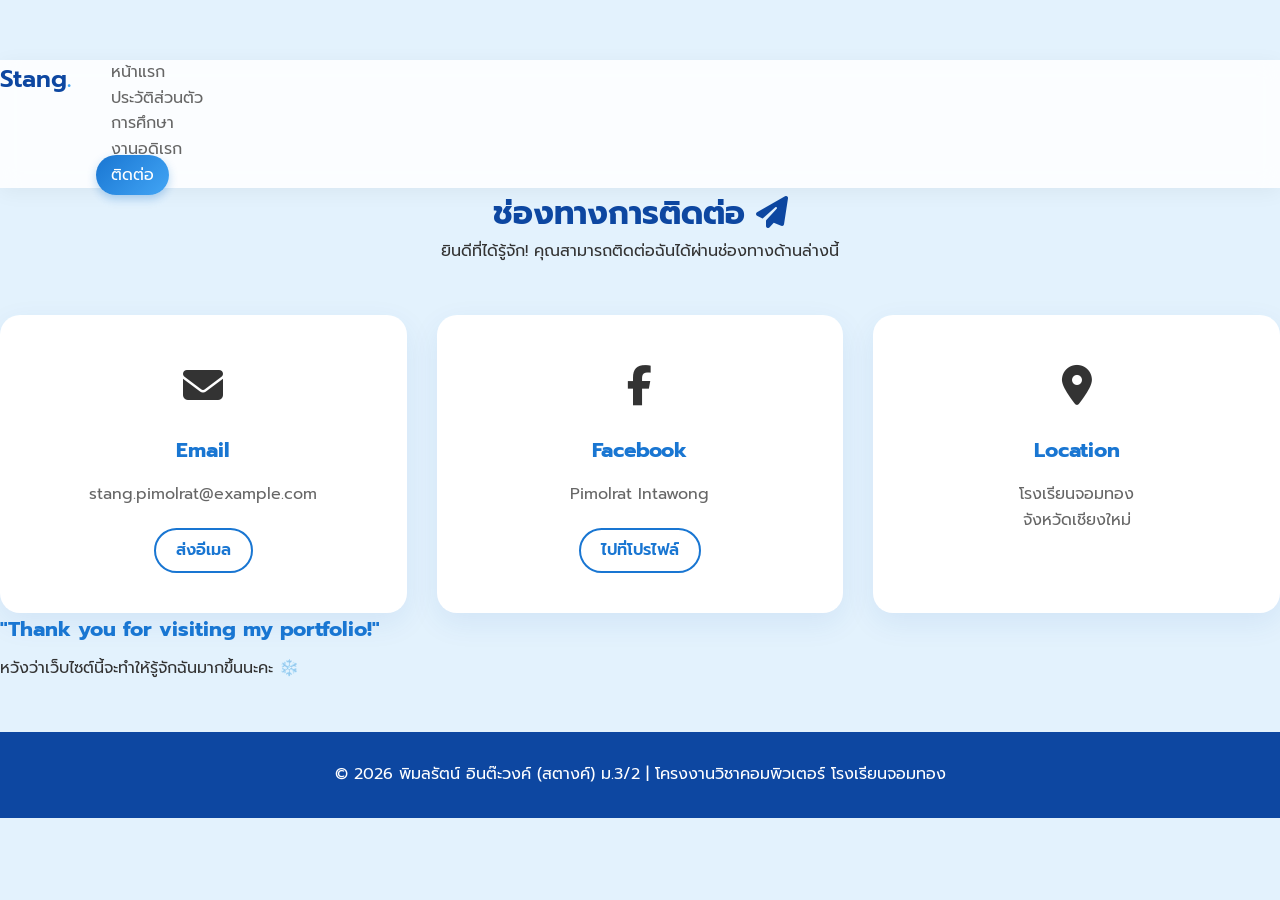
==== commit 82ce9e2a: "Update contact.html" ====
--- a/contact.html
+++ b/contact.html
@@ -3,56 +3,85 @@
 <head>
     <meta charset="UTF-8">
     <meta name="viewport" content="width=device-width, initial-scale=1.0">
-    <title>ติดต่อ | Student Portfolio</title>
-    <link href="https://fonts.googleapis.com/css2?family=Prompt:wght@300;400;600&display=swap" rel="stylesheet">
+    <title>ติดต่อฉัน | Stang</title>
     <link rel="stylesheet" href="style.css">
+    <link href="https://fonts.googleapis.com/css2?family=Prompt:wght@300;400;500;600;700&display=swap" rel="stylesheet">
+    <link rel="stylesheet" href="https://cdnjs.cloudflare.com/ajax/libs/font-awesome/6.4.0/css/all.min.css">
 </head>
 <body>
-    <header class="navbar">
-        <div class="nav-container">
-            <div class="logo">My<span>Port.</span></div>
-            <nav>
-                <a href="index.html">หน้าแรก</a>
-                <a href="profile.html">ประวัติส่วนตัว</a>
-                <a href="education.html">การศึกษา</a>
-                <a href="hobby.html">งานอดิเรก</a>
-                <a href="contact.html" class="active">ติดต่อ</a>
-            </nav>
-        </div>
+    <div id="snow-container"></div>
+
+    <header>
+        <nav class="navbar">
+            <div class="logo">Stang<span>.</span></div>
+            <ul class="nav-links">
+                <li><a href="index.html">หน้าแรก</a></li>
+                <li><a href="profile.html">ประวัติส่วนตัว</a></li>
+                <li><a href="education.html">การศึกษา</a></li>
+                <li><a href="hobby.html">งานอดิเรก</a></li>
+                <li><a href="contact.html" class="active">ติดต่อ</a></li>
+            </ul>
+        </nav>
     </header>
 
-    <main class="page-container fade-in">
-        <div class="section-header">
-            <h2>ช่องทางการติดต่อ</h2>
-            <div class="underline"></div>
-            <p class="contact-subtitle">สามารถติดต่อพูดคุย แลกเปลี่ยนความรู้ หรือให้คำแนะนำผมได้ตามช่องทางด้านล่างนี้ครับ</p>
+    <main class="container">
+        <section class="section-header">
+            <h2>ช่องทางการติดต่อ <i class="fas fa-paper-plane"></i></h2>
+            <p>ยินดีที่ได้รู้จัก! คุณสามารถติดต่อฉันได้ผ่านช่องทางด้านล่างนี้</p>
+        </section>
+
+        <div class="contact-grid">
+            <div class="contact-card fade-in">
+                <div class="contact-icon"><i class="fas fa-envelope"></i></div>
+                <h3>Email</h3>
+                <p>stang.pimolrat@example.com</p>
+                <a href="mailto:stang.pimolrat@example.com" class="btn btn-outline btn-sm">ส่งอีเมล</a>
+            </div>
+
+            <div class="contact-card fade-in" style="animation-delay: 0.1s;">
+                <div class="contact-icon"><i class="fab fa-facebook-f"></i></div>
+                <h3>Facebook</h3>
+                <p>Pimolrat Intawong</p>
+                <a href="#" class="btn btn-outline btn-sm">ไปที่โปรไฟล์</a>
+            </div>
+
+            <div class="contact-card fade-in" style="animation-delay: 0.2s;">
+                <div class="contact-icon"><i class="fas fa-map-marker-alt"></i></div>
+                <h3>Location</h3>
+                <p>โรงเรียนจอมทอง<br>จังหวัดเชียงใหม่</p>
+            </div>
         </div>
 
-        <div class="contact-grid">
-            <div class="contact-card">
-                <div class="contact-icon">📧</div>
-                <h3>Email</h3>
-                <p>nophadol.j@example.com</p>
-                <a href="mailto:nophadol.j@example.com" class="btn btn-outline">ส่งอีเมล</a>
-            </div>
-            <div class="contact-card">
-                <div class="contact-icon">🌐</div>
-                <h3>Social Media</h3>
-                <p>Facebook: Nophadol Jaidee</p>
-                <a href="#" class="btn btn-outline">ไปที่ Facebook</a>
-            </div>
-            <div class="contact-card">
-                <div class="contact-icon">🏫</div>
-                <h3>โรงเรียน</h3>
-                <p>ห้อง ม.3/2 โรงเรียนจอมทอง</p>
-                <a href="#" class="btn btn-outline">ดูแผนที่</a>
-            </div>
+        <div class="contact-cta fade-in" style="animation-delay: 0.3s;">
+            <h3>"Thank you for visiting my portfolio!"</h3>
+            <p>หวังว่าเว็บไซต์นี้จะทำให้รู้จักฉันมากขึ้นนะคะ ❄️</p>
         </div>
     </main>
 
     <footer>
-        <p>&copy; 2026 My Portfolio | ออกแบบโดย พิมลรัตน์ อินต๊ะวงค์ ม.3/2</p>
+        <p>&copy; 2026 พิมลรัตน์ อินต๊ะวงค์ (สตางค์) ม.3/2 | โครงงานวิชาคอมพิวเตอร์ โรงเรียนจอมทอง</p>
     </footer>
+
+    <script>
+        document.addEventListener('mousemove', function(e) {
+            let flake = document.createElement('div');
+            flake.className = 'mouse-snow';
+            flake.style.left = e.pageX + 'px';
+            flake.style.top = e.pageY + 'px';
+            document.body.appendChild(flake);
+            setTimeout(() => flake.remove(), 1000);
+        });
+        setInterval(() => {
+            let container = document.getElementById('snow-container');
+            let snow = document.createElement('div');
+            snow.className = 'falling-snow';
+            snow.style.left = Math.random() * 100 + 'vw';
+            snow.style.animationDuration = Math.random() * 3 + 2 + 's';
+            snow.style.opacity = Math.random();
+            snow.style.width = snow.style.height = (Math.random() * 10 + 5) + 'px';
+            container.appendChild(snow);
+            setTimeout(() => snow.remove(), 5000);
+        }, 200);
+    </script>
 </body>
-</html></body>
 </html>
